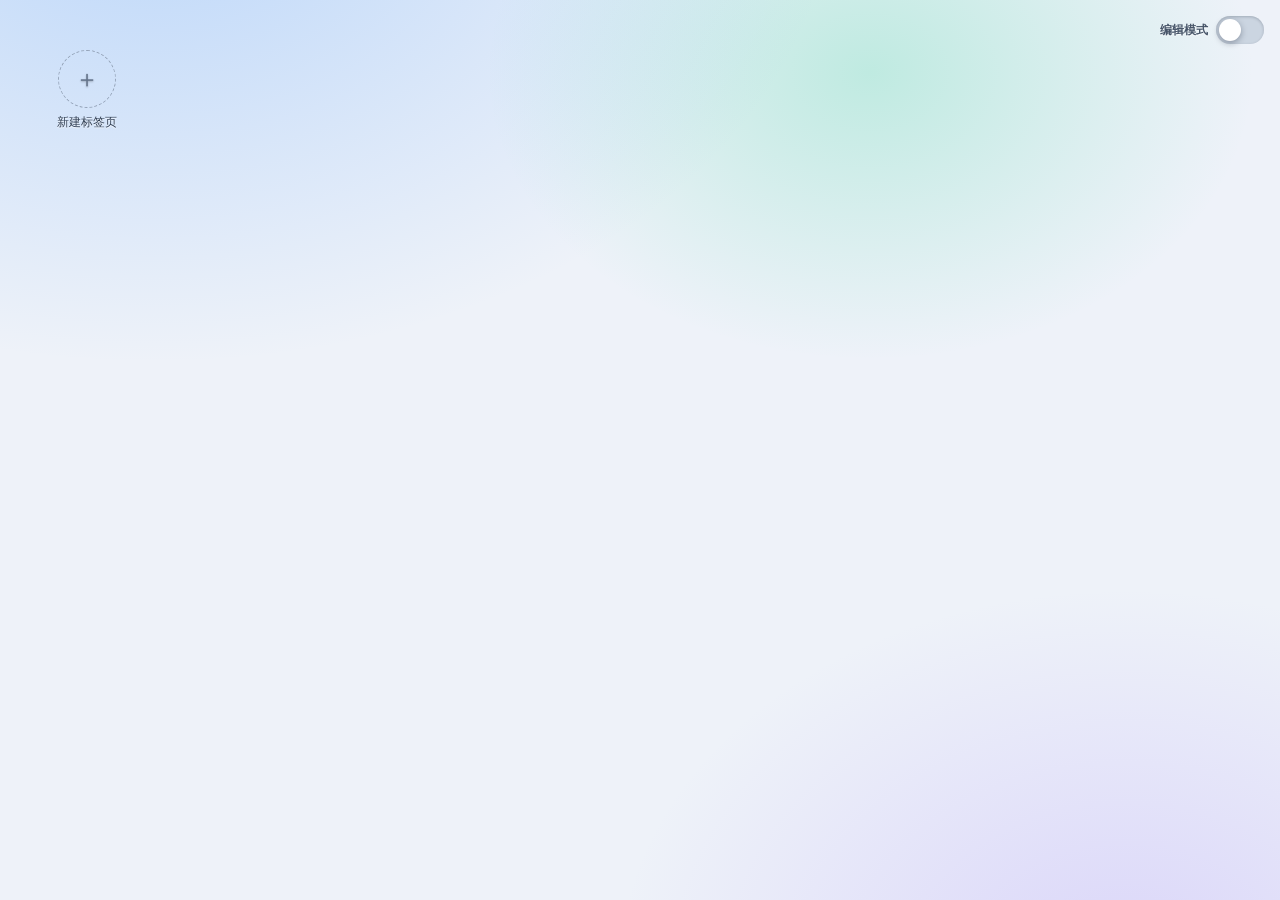
==== dashboard/index.html @ 0d8d665f "feat(hub): 工具整合平台首版（宿主+桌面仪表盘+模块契约）" ====
<!doctype html>
<html lang="zh-CN">
<head>
<meta charset="utf-8">
<meta name="viewport" content="width=device-width, initial-scale=1">
<title>工具整合平台</title>
<link rel="stylesheet" href="style.css">
</head>
<body>
<main id="desktop" aria-label="桌面">
  <div id="icons">
    <button id="addIcon" class="icon fresh" title="新建标签页">
      <span class="disc">＋</span><span class="label">新建标签页</span>
    </button>
  </div>
</main>
<button id="editSwitch" class="switch" role="switch" aria-checked="false" title="编辑模式：拖动排序与缩放（会话态不持久化）"><span class="knob"></span></button>
<span id="editLabel" class="switch-label">编辑模式</span>
<ul id="menu" hidden aria-label="上下文菜单"></ul>
<aside id="library" hidden aria-label="组件库">
  <div class="lib-head"><b>组件库</b><button id="libClose" title="关闭（Esc）">×</button></div>
  <div id="libList"></div>
</aside>
<div id="dragMask" hidden></div>
<script src="app.js"></script>
</body>
</html>
---- dashboard/style.css ----
/* 仪表盘 · Mac 风格桌面（白主题）。网格常量：cell 50px、gap 8px（step 58px），与 app.js 的 STEP 一致 */
:root { --cell: 50px; --gap: 8px; }
* { box-sizing: border-box; }
html, body { height: 100%; }
body {
  margin: 0; overflow: hidden; user-select: none;
  font: 13px/1.5 "Segoe UI", "Microsoft YaHei", system-ui, sans-serif;
  color: #1f2937;
  background:
    radial-gradient(1100px 760px at 12% -12%, rgba(96, 165, 250, .35), transparent 62%),
    radial-gradient(880px 660px at 88% 108%, rgba(167, 139, 250, .28), transparent 58%),
    radial-gradient(640px 480px at 68% 8%, rgba(52, 211, 153, .25), transparent 60%),
    #eef2f9;
}

/* ---- 桌面图标 ---- */
#desktop { height: 100%; overflow: auto; padding: 44px; }
#icons { display: flex; flex-wrap: wrap; align-content: flex-start; gap: 24px 18px; width: fit-content; }
.icon {
  width: 86px; display: flex; flex-direction: column; align-items: center; gap: 6px;
  cursor: pointer; padding: 6px 2px; border-radius: 12px; border: 0; background: none;
}
.icon:hover { background: rgba(15, 23, 42, .06); }
.icon:active .disc { transform: scale(.94); }
.icon .disc {
  width: 58px; height: 58px; border-radius: 50%;
  display: flex; align-items: center; justify-content: center;
  font-size: 24px; font-weight: 700; color: #fff;
  box-shadow: inset 0 1px 1px rgba(255, 255, 255, .4), 0 6px 14px rgba(15, 23, 42, .18);
  text-shadow: 0 1px 2px rgba(0, 0, 0, .25);
  transition: transform .15s;
}
.icon.fresh .disc {
  color: #64748b; background: none;
  border: 1.5px dashed #94a3b8;
  box-shadow: none; font-weight: 400;
}
.icon.fresh:hover .disc { border-color: #475569; color: #334155; }
.icon .label {
  max-width: 84px; overflow: hidden; text-overflow: ellipsis; white-space: nowrap;
  font-size: 12px; color: #334155; text-shadow: 0 1px 1px rgba(255, 255, 255, .8);
}

/* ---- 编辑模式开关（iOS 滑块，桌面/窗口共用 --sw-* 变量） ---- */
:root {
  --sw-w: 48px; --sw-h: 28px; --sw-knob: 22px; --sw-gap: 3px;
  --sw-track: #cbd5e1; --sw-track-hover: #b3bfcf;
  --sw-track-on: #3b82f6; --sw-track-on-hover: #2563eb;
  --sw-knob-bg: #fff;
  --sw-knob-shadow: 0 2px 6px rgba(15, 23, 42, .35);
  --sw-track-inset: inset 0 1px 3px rgba(15, 23, 42, .22);
  --sw-speed: .22s cubic-bezier(.3, .9, .4, 1.2);
}
.switch {
  position: relative; display: inline-block; flex: none;
  width: var(--sw-w); height: var(--sw-h); border-radius: calc(var(--sw-h) / 2);
  padding: 0; border: 0; background: var(--sw-track); cursor: pointer;
  box-shadow: var(--sw-track-inset);
  transition: background var(--sw-speed);
}
.switch:hover { background: var(--sw-track-hover); }
.switch .knob {
  position: absolute; top: var(--sw-gap); left: var(--sw-gap);
  width: var(--sw-knob); height: var(--sw-knob); border-radius: 50%;
  background: var(--sw-knob-bg);
  box-shadow: var(--sw-knob-shadow);
  transition: transform var(--sw-speed);
}
.switch.on { background: var(--sw-track-on); }
.switch.on:hover { background: var(--sw-track-on-hover); }
.switch.on .knob { transform: translateX(calc(var(--sw-w) - var(--sw-knob) - var(--sw-gap) * 2)); }
#editSwitch { position: fixed; top: 16px; right: 16px; z-index: 1200; }
.switch-label {
  position: fixed; top: 21px; right: 72px; z-index: 1200;
  font-size: 12px; font-weight: 600; color: #475569;
  text-shadow: 0 1px 1px rgba(255, 255, 255, .8);
  pointer-events: none;
}

/* ---- 通用白毛玻璃面板（菜单 / 组件库） ---- */
#menu, #library {
  position: fixed; z-index: 2000; min-width: 148px; max-width: 240px;
  background: rgba(255, 255, 255, .82);
  backdrop-filter: blur(20px) saturate(1.4);
  -webkit-backdrop-filter: blur(20px) saturate(1.4);
  border: 1px solid rgba(15, 23, 42, .12); border-radius: 10px;
  box-shadow: 0 18px 48px rgba(15, 23, 42, .22), inset 0 1px 0 rgba(255, 255, 255, .8);
  padding: 4px; margin: 0; list-style: none; font-size: 13px;
}
#menu[hidden] { display: none; }
#menu li { position: relative; padding: 6px 12px; border-radius: 6px; cursor: pointer; white-space: nowrap; }
#menu li:hover { background: rgba(59, 130, 246, .12); }
#menu li.disabled { opacity: .45; cursor: default; }
#menu li.disabled:hover { background: none; }
#menu li.has-sub::after { content: "▸"; float: right; margin-left: 14px; opacity: .6; }
#menu .sub {
  display: none; position: absolute; left: calc(100% + 4px); top: -5px; z-index: 1;
  min-width: 148px; max-height: 60vh; overflow: auto;
  background: rgba(255, 255, 255, .88); backdrop-filter: blur(20px) saturate(1.4);
  border: 1px solid rgba(15, 23, 42, .12); border-radius: 10px;
  box-shadow: 0 18px 48px rgba(15, 23, 42, .2); padding: 4px; margin: 0; list-style: none;
}
#menu li:hover > .sub { display: block; }
#menu .divider { height: 1px; margin: 4px 6px; background: rgba(15, 23, 42, .12); cursor: default; }

/* ---- 窗口 ---- */
.win {
  position: fixed; z-index: 10; display: flex; flex-direction: column;
  background: rgba(255, 255, 255, .68);
  backdrop-filter: blur(22px) saturate(1.35);
  -webkit-backdrop-filter: blur(22px) saturate(1.35);
  border: 1px solid rgba(255, 255, 255, .85); border-radius: 12px;
  box-shadow: 0 24px 70px rgba(15, 23, 42, .22), 0 3px 14px rgba(15, 23, 42, .12);
  overflow: hidden;
  transition: box-shadow .2s;
}
.win.focused {
  border-color: #fff;
  box-shadow: 0 36px 90px rgba(15, 23, 42, .28), 0 6px 22px rgba(15, 23, 42, .16);
}
.win-head {
  flex: none; display: flex; align-items: center; gap: 8px;
  height: 34px; padding: 0 12px; cursor: move; touch-action: none; user-select: none;
  background: rgba(15, 23, 42, .045);
  border-bottom: 1px solid rgba(15, 23, 42, .08);
}
.win-title { font-weight: 600; font-size: 12.5px; color: #334155; white-space: nowrap; }
.lamp { width: 12px; height: 12px; border-radius: 50%; flex: none; cursor: pointer; border: 1px solid rgba(0, 0, 0, .18); }
.lamp:hover::before {
  content: ""; display: block; width: 8px; height: 8px; margin: 1px;
  border-radius: 3px; background: rgba(0, 0, 0, .24);
}
.lamp.r { background: #ff5f57; }
.lamp.y { background: #febc2e; }
.lamp.g { background: #28c840; position: relative; }
.lamp.g::after {
  content: attr(data-badge); position: absolute; top: -6px; right: -7px;
  min-width: 14px; padding: 0 4px; border-radius: 7px;
  background: #ef4444; color: #fff; font-size: 9px; line-height: 14px; text-align: center;
  font-weight: 700; box-shadow: 0 2px 6px rgba(15, 23, 42, .3);
}
.lamp.g[data-badge=""]::after { display: none; }

.win-body {
  flex: 1; overflow: auto; padding: 14px; position: relative;
  scrollbar-width: thin; scrollbar-color: rgba(15, 23, 42, .25) transparent;
}
.win-body .hint { color: #94a3b8; margin: 40px auto; text-align: center; }
.grid {
  display: grid;
  grid-template-columns: repeat(24, var(--cell));
  grid-auto-rows: var(--cell);
  gap: var(--gap);
  width: max-content; min-width: 100%;
}

/* ---- 状态色点：绿 RUNNING 黄 STARTING 红 ERROR 灰 其他/STOPPED ---- */
.dot { width: 10px; height: 10px; border-radius: 50%; flex: none; background: #94a3b8; }
.dot.RUNNING { background: #22c55e; }
.dot.STARTING { background: #eab308; }
.dot.ERROR { background: #ef4444; }

/* ---- 卡片：无装帧，iframe 铺满；编辑态遮罩拖动/手柄 ---- */
.card { position: relative; }
.card iframe {
  position: absolute; inset: 0; width: 100%; height: 100%;
  border: 0; display: block; background: transparent;
}
.card.off iframe { display: none; }
.card.dragging, .card.resizing { outline: 2px dashed rgba(59, 130, 246, .75); outline-offset: -2px; z-index: 5; }
body.interacting iframe { pointer-events: none; }
body.editing .card iframe { pointer-events: none; } /* 编辑态整卡交由遮罩接管 */
#dragMask { position: fixed; inset: 0; z-index: 3000; background: transparent; }
#dragMask[hidden] { display: none; }

/* 编辑态全卡遮罩：浏览态完全不渲染 */
.card-mask { display: none; position: absolute; inset: 0; z-index: 2; cursor: grab; background: transparent; }
body.editing .card-mask {
  display: block;
  border-radius: 8px; touch-action: none;
}
body.editing .card.dragging .card-mask { cursor: grabbing; }
body.editing .card:hover .card-mask {
  outline: 2px dashed rgba(59, 130, 246, .55); outline-offset: -2px;
  background:
    linear-gradient(#3b82f6, #3b82f6) 0 0/9px 9px no-repeat,
    linear-gradient(#3b82f6, #3b82f6) 100% 0/9px 9px no-repeat,
    linear-gradient(#3b82f6, #3b82f6) 0 100%/9px 9px no-repeat,
    linear-gradient(#3b82f6, #3b82f6) 100% 100%/9px 9px no-repeat;
}
/* 被拖/缩放卡置于网格叠层之上 */
.card.dragging, .card.resizing { z-index: 60; }

/* 边缘缩放手柄（仅编辑态 hover 浮现） */
.rz { position: absolute; z-index: 3; display: none; background: rgba(59, 130, 246, .55); transition: opacity .15s; touch-action: none; }
body.editing .rz { display: block; opacity: 0; }
.rz-r { right: -2px; top: 6px; bottom: 6px; width: 4px; cursor: ew-resize; }
.rz-b { bottom: -2px; left: 6px; right: 6px; height: 4px; cursor: ns-resize; }
.rz-br { right: -2px; bottom: -2px; width: 14px; height: 14px; cursor: nwse-resize; background: none; }
.rz-br::after {
  content: ""; position: absolute; right: 0; bottom: 0; width: 9px; height: 9px;
  border-radius: 3px; background: rgba(59, 130, 246, .55);
}
body.editing .card:hover .rz { opacity: .9; }

/* 编辑态桌面图标拖动 */
body.editing .icon { cursor: grab; }
.icon.lift { transform: scale(1.12); opacity: .85; z-index: 50; }

/* 组件库拖拽的预览槽位与指针跟随标签（预览渲染在所有卡片之上） */
.slot-ghost {
  position: relative; z-index: 90; pointer-events: none;
  border: 2px dashed rgba(59, 130, 246, .7);
  background: rgba(59, 130, 246, .1); border-radius: 8px;
}
.ghost {
  position: fixed; z-index: 3001; pointer-events: none;
  padding: 5px 10px; border-radius: 6px; background: rgba(59, 130, 246, .95);
  color: #fff; font-size: 12px; box-shadow: 0 6px 16px rgba(15, 23, 42, .25);
}
/* 叠放预告：落点/缩放盖到邻居时橙红高亮 */
.slot-ghost.overlap {
  border-color: rgba(234, 88, 12, .85);
  background: rgba(234, 88, 12, .14);
}
/* 拖动/缩放期间的半透明网格线叠层（58px 步进；结束即收） */
.grid {
  position: relative;
  transition: grid-template-rows .18s ease; /* 行数扩展平滑 */
}
.grid-overlay {
  position: absolute; inset: 0; z-index: 55; pointer-events: none; display: none;
  background:
    repeating-linear-gradient(to right, rgba(100, 116, 139, .10) 0 1px, transparent 1px 58px),
    repeating-linear-gradient(to bottom, rgba(100, 116, 139, .10) 0 1px, transparent 1px 58px);
}
.grid-overlay.show { display: block; }

/* ---- 组件库面板 ---- */
#library {
  top: 46px; right: 14px; bottom: 14px; min-width: 250px; max-width: 280px;
  display: flex; flex-direction: column; overflow: hidden;
}
#library[hidden] { display: none; }
#library.drop-target { outline: 2px dashed #3b82f6; outline-offset: -3px; }
.lib-head {
  flex: none; display: flex; align-items: center; justify-content: space-between;
  padding: 8px 12px; border-bottom: 1px solid rgba(15, 23, 42, .08);
  font-size: 13px; color: #334155;
}
.lib-head b { font-weight: 600; }
.lib-head button {
  border: 0; background: none; color: #64748b; cursor: pointer;
  font-size: 15px; line-height: 1; padding: 2px 5px; border-radius: 5px;
}
.lib-head button:hover { background: rgba(15, 23, 42, .08); }
#libList { flex: 1; overflow: auto; padding: 8px; display: flex; flex-direction: column; gap: 6px; }
#libList::-webkit-scrollbar { width: 8px; }
#libList::-webkit-scrollbar-thumb { background: rgba(15, 23, 42, .2); border-radius: 4px; }
.lib-row {
  display: flex; align-items: center; gap: 7px;
  padding: 7px 9px; border: 1px solid rgba(15, 23, 42, .1);
  border-radius: 8px; background: rgba(255, 255, 255, .65); cursor: pointer;
}
.lib-row.used { background: rgba(255, 255, 255, .4); }
.lib-row.unused { border-color: rgba(16, 185, 129, .55); }
.lib-row:hover { background: #fff; }
.lib-name {
  flex: 1; min-width: 0; overflow: hidden;
  text-overflow: ellipsis; white-space: nowrap; font-weight: 500; color: #1f2937;
}
.lib-act {
  flex: none; padding: 2px 8px; border: 1px solid rgba(15, 23, 42, .18);
  border-radius: 6px; background: #fff;
  color: #1f2937; cursor: pointer; font-size: 11px;
}
.lib-act:hover { background: #f1f5f9; }
.lib-act:disabled { opacity: .45; cursor: default; }
.lib-tag { flex: none; font-size: 10.5px; line-height: 16px; padding: 0 6px; border-radius: 8px; }
.lib-row.used .lib-tag { background: rgba(59, 130, 246, .12); color: #1d4ed8; }
.lib-row.unused .lib-tag { background: rgba(16, 185, 129, .16); color: #047857; font-weight: 600; }
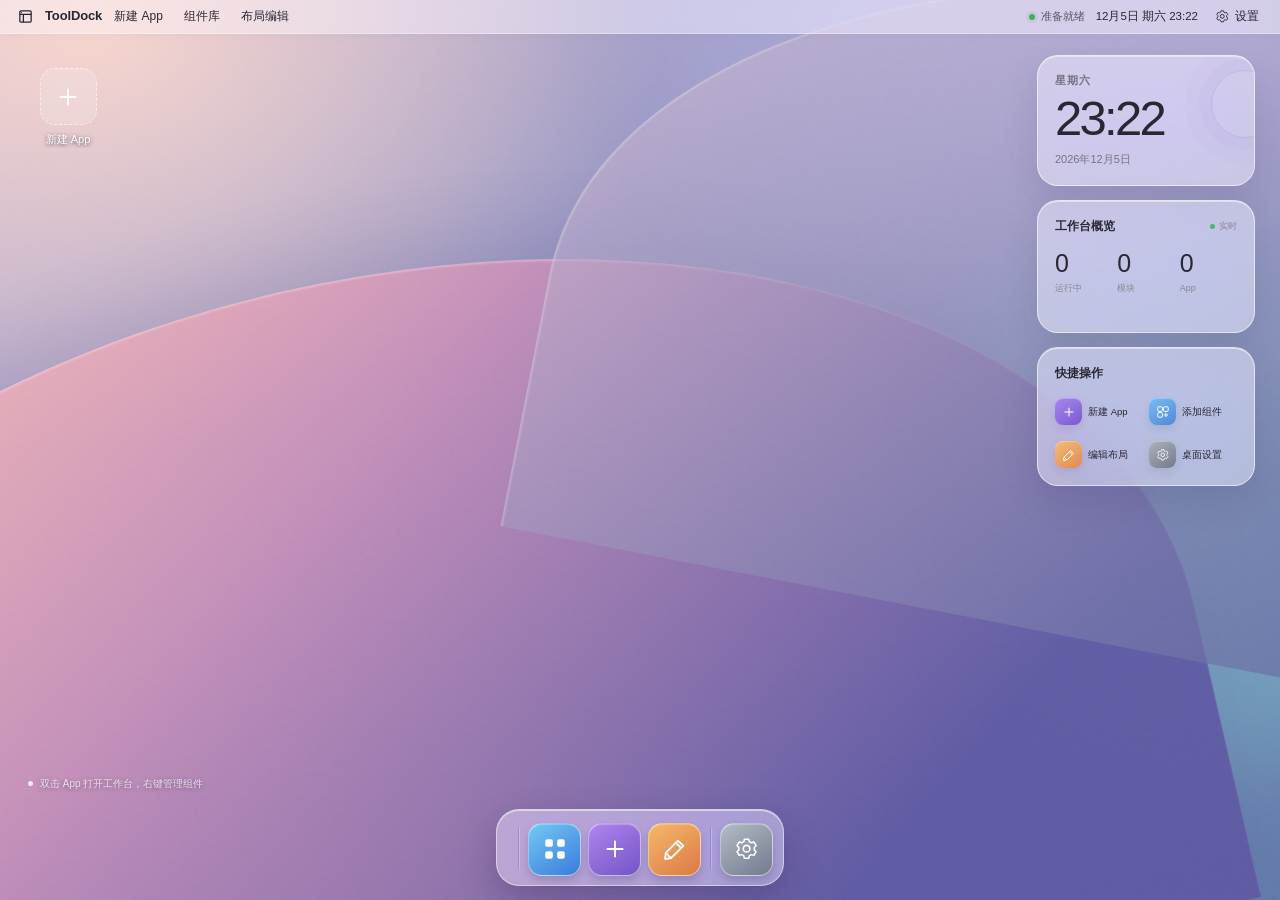
==== commit 0bc52999: "feat(dashboard): 仪表盘重写为 macOS 桌面并统一组件外壳" ====
--- a/dashboard/index.html
+++ b/dashboard/index.html
@@ -3,25 +3,120 @@
 <head>
 <meta charset="utf-8">
 <meta name="viewport" content="width=device-width, initial-scale=1">
-<title>工具整合平台</title>
+<meta name="theme-color" content="#7a77b5">
+<title>ToolDock · 工具桌面</title>
 <link rel="stylesheet" href="style.css">
 </head>
 <body>
-<main id="desktop" aria-label="桌面">
-  <div id="icons">
-    <button id="addIcon" class="icon fresh" title="新建标签页">
-      <span class="disc">＋</span><span class="label">新建标签页</span>
+<svg class="svg-library" xmlns="http://www.w3.org/2000/svg" aria-hidden="true">
+  <defs>
+    <symbol id="i-logo" viewBox="0 0 24 24"><path d="M4 5.5A1.5 1.5 0 0 1 5.5 4h13A1.5 1.5 0 0 1 20 5.5v13a1.5 1.5 0 0 1-1.5 1.5h-13A1.5 1.5 0 0 1 4 18.5v-13Z" fill="none" stroke="currentColor" stroke-width="1.8"/><path d="M4 9h16M9 9v11" fill="none" stroke="currentColor" stroke-width="1.8"/><circle cx="6.5" cy="6.5" r=".8" fill="currentColor"/></symbol>
+    <symbol id="i-plus" viewBox="0 0 24 24"><path d="M12 5v14M5 12h14" fill="none" stroke="currentColor" stroke-width="1.8" stroke-linecap="round"/></symbol>
+    <symbol id="i-grid" viewBox="0 0 24 24"><rect x="3" y="3" width="7" height="7" rx="2" fill="currentColor"/><rect x="14" y="3" width="7" height="7" rx="2" fill="currentColor"/><rect x="3" y="14" width="7" height="7" rx="2" fill="currentColor"/><rect x="14" y="14" width="7" height="7" rx="2" fill="currentColor"/></symbol>
+    <symbol id="i-settings" viewBox="0 0 24 24"><path d="m9.6 3-.6 2.3-2 .9-2.2-.7-2 3.4 1.7 1.7v2.2l-1.7 1.7 2 3.4 2.2-.7 2 .9.6 2.4h4l.6-2.4 2-.9 2.2.7 2-3.4-1.7-1.7v-2.2l1.7-1.7-2-3.4-2.2.7-2-.9-.6-2.4h-4Z" fill="none" stroke="currentColor" stroke-width="1.4" stroke-linejoin="round"/><circle cx="11.6" cy="11.7" r="3.1" fill="none" stroke="currentColor" stroke-width="1.5"/></symbol>
+    <symbol id="i-edit" viewBox="0 0 24 24"><path d="m14.8 4.3 4.9 4.9L8.4 20.5l-5.6.7.7-5.6L14.8 4.3Z" fill="none" stroke="currentColor" stroke-width="1.7" stroke-linejoin="round"/><path d="m12.8 6.3 4.9 4.9M4 16l4.5 4.5" fill="none" stroke="currentColor" stroke-width="1.7"/></symbol>
+    <symbol id="i-components" viewBox="0 0 24 24"><rect x="3" y="3" width="8" height="8" rx="2" fill="none" stroke="currentColor" stroke-width="1.6"/><rect x="13" y="3" width="8" height="8" rx="2" fill="none" stroke="currentColor" stroke-width="1.6"/><rect x="3" y="13" width="8" height="8" rx="2" fill="none" stroke="currentColor" stroke-width="1.6"/><path d="M17 14v6M14 17h6" fill="none" stroke="currentColor" stroke-width="1.6" stroke-linecap="round"/></symbol>
+    <symbol id="i-chevron" viewBox="0 0 24 24"><path d="m9 5 7 7-7 7" fill="none" stroke="currentColor" stroke-width="1.7" stroke-linecap="round" stroke-linejoin="round"/></symbol>
+    <symbol id="i-close" viewBox="0 0 24 24"><path d="m6 6 12 12M18 6 6 18" fill="none" stroke="currentColor" stroke-width="1.7" stroke-linecap="round"/></symbol>
+    <symbol id="i-layout" viewBox="0 0 24 24"><rect x="3" y="3" width="18" height="18" rx="3" fill="none" stroke="currentColor" stroke-width="1.5"/><path d="M3 9h18M9 9v12" fill="none" stroke="currentColor" stroke-width="1.5"/></symbol>
+  </defs>
+</svg>
+
+<main id="desktop" aria-label="ToolDock 桌面">
+  <div class="wallpaper" aria-hidden="true"><span class="wallpaper-orb orb-one"></span><span class="wallpaper-orb orb-two"></span><span class="wallpaper-wave"></span><span class="wallpaper-grain"></span></div>
+
+  <header class="menu-bar">
+    <nav class="menu-left" aria-label="桌面菜单">
+      <span class="brand-mark"><svg><use href="#i-logo"/></svg></span>
+      <span class="brand-name">ToolDock</span>
+      <button class="menu-button optional-menu" id="menuNew">新建 App</button>
+      <button class="menu-button" id="menuLibrary">组件库</button>
+      <button class="menu-button optional-menu" id="menuEdit">布局编辑</button>
+    </nav>
+    <div class="menu-right">
+      <span class="menu-status" id="menuStatus"><i class="status-dot"></i><span id="menuStatusText">准备就绪</span></span>
+      <time class="menu-clock" id="menuClock"></time>
+      <button class="menu-button settings-button" id="settingsToggle" aria-expanded="false" aria-controls="settingsPanel" title="桌面设置"><svg><use href="#i-settings"/></svg><span>设置</span></button>
+    </div>
+  </header>
+
+  <section id="icons" aria-label="桌面 App">
+    <button id="addIcon" class="icon fresh" title="新建 App">
+      <span class="disc"><svg><use href="#i-plus"/></svg></span><span class="label">新建 App</span>
     </button>
-  </div>
+  </section>
+
+  <aside id="desktopWidgets" aria-label="桌面小组件">
+    <section class="desktop-widget clock-widget">
+      <div class="widget-kicker" id="clockWeekday">星期一</div>
+      <time class="widget-time" id="widgetTime">09:41</time>
+      <div class="widget-date" id="widgetDate"></div>
+      <span class="clock-decoration" aria-hidden="true"></span>
+    </section>
+    <section class="desktop-widget overview-widget">
+      <div class="widget-heading"><span>工作台概览</span><span class="live-label"><i></i>实时</span></div>
+      <div class="overview-stats">
+        <button id="overviewRunning" title="打开组件库"><strong id="widgetRunning">0</strong><span>运行中</span></button>
+        <button id="overviewModules" title="打开组件库"><strong id="widgetModules">0</strong><span>模块</span></button>
+        <button id="overviewApps" title="桌面 App"><strong id="widgetApps">0</strong><span>App</span></button>
+      </div>
+      <div class="module-strip" id="moduleStrip"></div>
+    </section>
+    <section class="desktop-widget shortcuts-widget">
+      <div class="widget-heading"><span>快捷操作</span></div>
+      <div class="shortcut-grid">
+        <button id="quickNew"><span class="shortcut-icon purple"><svg><use href="#i-plus"/></svg></span>新建 App</button>
+        <button id="quickLibrary"><span class="shortcut-icon blue"><svg><use href="#i-components"/></svg></span>添加组件</button>
+        <button id="quickEdit"><span class="shortcut-icon orange"><svg><use href="#i-edit"/></svg></span>编辑布局</button>
+        <button id="quickSettings"><span class="shortcut-icon gray"><svg><use href="#i-settings"/></svg></span>桌面设置</button>
+      </div>
+    </section>
+  </aside>
+
+  <div class="desktop-tip" id="desktopTip"><span class="tip-dot"></span>双击 App 打开工作台，右键管理组件</div>
+
+  <nav id="dock" class="dock" aria-label="应用坞">
+    <div id="dockApps" class="dock-apps"></div>
+    <span class="dock-divider" aria-hidden="true"></span>
+    <button class="dock-item" id="dockLibrary" aria-label="组件库"><span class="dock-icon dock-blue"><svg><use href="#i-grid"/></svg></span><span class="dock-tooltip">组件库</span></button>
+    <button class="dock-item optional-dock" id="dockNew" aria-label="新建 App"><span class="dock-icon dock-purple"><svg><use href="#i-plus"/></svg></span><span class="dock-tooltip">新建 App</span></button>
+    <button class="dock-item" id="editSwitch" role="switch" aria-checked="false" aria-label="编辑布局"><span class="dock-icon dock-orange"><svg><use href="#i-edit"/></svg></span><span class="dock-tooltip" id="editLabel">编辑布局</span></button>
+    <span class="dock-divider" aria-hidden="true"></span>
+    <button class="dock-item" id="dockSettings" aria-label="桌面设置"><span class="dock-icon dock-gray"><svg><use href="#i-settings"/></svg></span><span class="dock-tooltip">桌面设置</span></button>
+  </nav>
 </main>
-<button id="editSwitch" class="switch" role="switch" aria-checked="false" title="编辑模式：拖动排序与缩放（会话态不持久化）"><span class="knob"></span></button>
-<span id="editLabel" class="switch-label">编辑模式</span>
-<ul id="menu" hidden aria-label="上下文菜单"></ul>
-<aside id="library" hidden aria-label="组件库">
-  <div class="lib-head"><b>组件库</b><button id="libClose" title="关闭（Esc）">×</button></div>
+
+<aside id="settingsPanel" class="glass-panel settings-panel" hidden aria-label="桌面设置">
+  <div class="panel-title"><div><span class="panel-eyebrow">System</span><h2>桌面设置</h2></div><button class="icon-button" id="settingsClose" aria-label="关闭设置"><svg><use href="#i-close"/></svg></button></div>
+  <section class="setting-section">
+    <h3>桌面外观</h3>
+    <div class="wallpaper-options" role="radiogroup" aria-label="桌面壁纸">
+      <button class="wallpaper-option" data-wallpaper-choice="aurora" role="radio" aria-checked="true"><span class="wallpaper-swatch swatch-aurora"></span><span>极光</span></button>
+      <button class="wallpaper-option" data-wallpaper-choice="sunset" role="radio" aria-checked="false"><span class="wallpaper-swatch swatch-sunset"></span><span>落日</span></button>
+      <button class="wallpaper-option" data-wallpaper-choice="graphite" role="radio" aria-checked="false"><span class="wallpaper-swatch swatch-graphite"></span><span>石墨</span></button>
+    </div>
+  </section>
+  <section class="setting-section">
+    <div class="setting-row"><div><strong>悬浮小组件</strong><span>在桌面显示时间、状态与快捷操作</span></div><button class="mini-switch" id="widgetsSwitch" role="switch" aria-checked="true" aria-label="显示桌面小组件"><span></span></button></div>
+    <div class="setting-row"><div><strong>应用坞放大</strong><span>指针经过时放大相邻图标</span></div><button class="mini-switch" id="magnifySwitch" role="switch" aria-checked="true" aria-label="应用坞放大"><span></span></button></div>
+    <div class="setting-row"><div><strong>减少动态效果</strong><span>关闭悬浮与面板过渡动画</span></div><button class="mini-switch" id="motionSwitch" role="switch" aria-checked="false" aria-label="减少动态效果"><span></span></button></div>
+  </section>
+  <section class="setting-section blur-setting">
+    <label for="blurRange"><strong>毛玻璃强度</strong><span id="blurValue">适中</span></label>
+    <input id="blurRange" type="range" min="12" max="40" step="4" value="24">
+    <div class="range-labels"><span>轻盈</span><span>柔和</span></div>
+  </section>
+  <div class="settings-foot"><span class="settings-save-dot"></span>外观偏好自动保存在此浏览器</div>
+</aside>
+
+<ul id="menu" class="glass-panel" hidden aria-label="上下文菜单"></ul>
+<aside id="library" class="glass-panel" hidden aria-label="组件库">
+  <div class="lib-head"><div><span class="panel-eyebrow">Library</span><b>组件库</b></div><button id="libClose" class="icon-button" title="关闭（Esc）" aria-label="关闭组件库"><svg><use href="#i-close"/></svg></button></div>
+  <div class="lib-subtitle">点选自动摆放，或拖入窗口指定位置</div>
   <div id="libList"></div>
 </aside>
 <div id="dragMask" hidden></div>
+<div id="toast" role="status" aria-live="polite"></div>
 <script src="app.js"></script>
 </body>
 </html>
--- a/dashboard/style.css
+++ b/dashboard/style.css
@@ -1,281 +1,295 @@
-/* 仪表盘 · Mac 风格桌面（白主题）。网格常量：cell 50px、gap 8px（step 58px），与 app.js 的 STEP 一致 */
-:root { --cell: 50px; --gap: 8px; }
+/* ToolDock macOS 桌面：宿主统一提供悬浮毛玻璃，插件 iframe 保持透明。 */
+:root {
+  --cell: 50px;
+  --gap: 8px;
+  --accent: #6d5bd3;
+  --ink: #292733;
+  --muted: #85808f;
+  --glass: rgba(246, 245, 251, .82);
+  --glass-strong: rgba(248, 247, 252, .9);
+  --glass-border: rgba(255, 255, 255, .58);
+  --glass-blur: 24px;
+  --component-bg: rgba(255, 255, 255, .62);
+  --component-border: rgba(255, 255, 255, .7);
+  --shadow: 0 28px 75px rgba(36, 27, 68, .24), 0 4px 16px rgba(44, 32, 73, .12);
+  --dock-scale: 1;
+}
 * { box-sizing: border-box; }
-html, body { height: 100%; }
+html, body { width: 100%; height: 100%; margin: 0; }
 body {
-  margin: 0; overflow: hidden; user-select: none;
-  font: 13px/1.5 "Segoe UI", "Microsoft YaHei", system-ui, sans-serif;
-  color: #1f2937;
-  background:
-    radial-gradient(1100px 760px at 12% -12%, rgba(96, 165, 250, .35), transparent 62%),
-    radial-gradient(880px 660px at 88% 108%, rgba(167, 139, 250, .28), transparent 58%),
-    radial-gradient(640px 480px at 68% 8%, rgba(52, 211, 153, .25), transparent 60%),
-    #eef2f9;
-}
-
-/* ---- 桌面图标 ---- */
-#desktop { height: 100%; overflow: auto; padding: 44px; }
-#icons { display: flex; flex-wrap: wrap; align-content: flex-start; gap: 24px 18px; width: fit-content; }
-.icon {
-  width: 86px; display: flex; flex-direction: column; align-items: center; gap: 6px;
-  cursor: pointer; padding: 6px 2px; border-radius: 12px; border: 0; background: none;
-}
-.icon:hover { background: rgba(15, 23, 42, .06); }
-.icon:active .disc { transform: scale(.94); }
-.icon .disc {
-  width: 58px; height: 58px; border-radius: 50%;
-  display: flex; align-items: center; justify-content: center;
-  font-size: 24px; font-weight: 700; color: #fff;
-  box-shadow: inset 0 1px 1px rgba(255, 255, 255, .4), 0 6px 14px rgba(15, 23, 42, .18);
-  text-shadow: 0 1px 2px rgba(0, 0, 0, .25);
-  transition: transform .15s;
-}
-.icon.fresh .disc {
-  color: #64748b; background: none;
-  border: 1.5px dashed #94a3b8;
-  box-shadow: none; font-weight: 400;
-}
-.icon.fresh:hover .disc { border-color: #475569; color: #334155; }
-.icon .label {
-  max-width: 84px; overflow: hidden; text-overflow: ellipsis; white-space: nowrap;
-  font-size: 12px; color: #334155; text-shadow: 0 1px 1px rgba(255, 255, 255, .8);
-}
-
-/* ---- 编辑模式开关（iOS 滑块，桌面/窗口共用 --sw-* 变量） ---- */
-:root {
-  --sw-w: 48px; --sw-h: 28px; --sw-knob: 22px; --sw-gap: 3px;
-  --sw-track: #cbd5e1; --sw-track-hover: #b3bfcf;
-  --sw-track-on: #3b82f6; --sw-track-on-hover: #2563eb;
-  --sw-knob-bg: #fff;
-  --sw-knob-shadow: 0 2px 6px rgba(15, 23, 42, .35);
-  --sw-track-inset: inset 0 1px 3px rgba(15, 23, 42, .22);
-  --sw-speed: .22s cubic-bezier(.3, .9, .4, 1.2);
-}
-.switch {
-  position: relative; display: inline-block; flex: none;
-  width: var(--sw-w); height: var(--sw-h); border-radius: calc(var(--sw-h) / 2);
-  padding: 0; border: 0; background: var(--sw-track); cursor: pointer;
-  box-shadow: var(--sw-track-inset);
-  transition: background var(--sw-speed);
-}
-.switch:hover { background: var(--sw-track-hover); }
-.switch .knob {
-  position: absolute; top: var(--sw-gap); left: var(--sw-gap);
-  width: var(--sw-knob); height: var(--sw-knob); border-radius: 50%;
-  background: var(--sw-knob-bg);
-  box-shadow: var(--sw-knob-shadow);
-  transition: transform var(--sw-speed);
-}
-.switch.on { background: var(--sw-track-on); }
-.switch.on:hover { background: var(--sw-track-on-hover); }
-.switch.on .knob { transform: translateX(calc(var(--sw-w) - var(--sw-knob) - var(--sw-gap) * 2)); }
-#editSwitch { position: fixed; top: 16px; right: 16px; z-index: 1200; }
-.switch-label {
-  position: fixed; top: 21px; right: 72px; z-index: 1200;
-  font-size: 12px; font-weight: 600; color: #475569;
-  text-shadow: 0 1px 1px rgba(255, 255, 255, .8);
-  pointer-events: none;
-}
-
-/* ---- 通用白毛玻璃面板（菜单 / 组件库） ---- */
-#menu, #library {
-  position: fixed; z-index: 2000; min-width: 148px; max-width: 240px;
-  background: rgba(255, 255, 255, .82);
-  backdrop-filter: blur(20px) saturate(1.4);
-  -webkit-backdrop-filter: blur(20px) saturate(1.4);
-  border: 1px solid rgba(15, 23, 42, .12); border-radius: 10px;
-  box-shadow: 0 18px 48px rgba(15, 23, 42, .22), inset 0 1px 0 rgba(255, 255, 255, .8);
-  padding: 4px; margin: 0; list-style: none; font-size: 13px;
-}
-#menu[hidden] { display: none; }
-#menu li { position: relative; padding: 6px 12px; border-radius: 6px; cursor: pointer; white-space: nowrap; }
-#menu li:hover { background: rgba(59, 130, 246, .12); }
-#menu li.disabled { opacity: .45; cursor: default; }
-#menu li.disabled:hover { background: none; }
-#menu li.has-sub::after { content: "▸"; float: right; margin-left: 14px; opacity: .6; }
-#menu .sub {
-  display: none; position: absolute; left: calc(100% + 4px); top: -5px; z-index: 1;
-  min-width: 148px; max-height: 60vh; overflow: auto;
-  background: rgba(255, 255, 255, .88); backdrop-filter: blur(20px) saturate(1.4);
-  border: 1px solid rgba(15, 23, 42, .12); border-radius: 10px;
-  box-shadow: 0 18px 48px rgba(15, 23, 42, .2); padding: 4px; margin: 0; list-style: none;
-}
-#menu li:hover > .sub { display: block; }
-#menu .divider { height: 1px; margin: 4px 6px; background: rgba(15, 23, 42, .12); cursor: default; }
-
-/* ---- 窗口 ---- */
-.win {
-  position: fixed; z-index: 10; display: flex; flex-direction: column;
-  background: rgba(255, 255, 255, .68);
-  backdrop-filter: blur(22px) saturate(1.35);
-  -webkit-backdrop-filter: blur(22px) saturate(1.35);
-  border: 1px solid rgba(255, 255, 255, .85); border-radius: 12px;
-  box-shadow: 0 24px 70px rgba(15, 23, 42, .22), 0 3px 14px rgba(15, 23, 42, .12);
   overflow: hidden;
-  transition: box-shadow .2s;
-}
-.win.focused {
-  border-color: #fff;
-  box-shadow: 0 36px 90px rgba(15, 23, 42, .28), 0 6px 22px rgba(15, 23, 42, .16);
-}
-.win-head {
-  flex: none; display: flex; align-items: center; gap: 8px;
-  height: 34px; padding: 0 12px; cursor: move; touch-action: none; user-select: none;
-  background: rgba(15, 23, 42, .045);
-  border-bottom: 1px solid rgba(15, 23, 42, .08);
-}
-.win-title { font-weight: 600; font-size: 12.5px; color: #334155; white-space: nowrap; }
-.lamp { width: 12px; height: 12px; border-radius: 50%; flex: none; cursor: pointer; border: 1px solid rgba(0, 0, 0, .18); }
-.lamp:hover::before {
-  content: ""; display: block; width: 8px; height: 8px; margin: 1px;
-  border-radius: 3px; background: rgba(0, 0, 0, .24);
-}
+  color: var(--ink);
+  background: #8a89bb;
+  font: 13px/1.45 -apple-system, BlinkMacSystemFont, "SF Pro Text", "Segoe UI", "PingFang SC", "Microsoft YaHei", sans-serif;
+  -webkit-font-smoothing: antialiased;
+  user-select: none;
+}
+button, input { font: inherit; }
+button { color: inherit; }
+button:focus-visible, input:focus-visible, [tabindex]:focus-visible { outline: 2px solid rgba(111, 87, 215, .78); outline-offset: 3px; }
+button { -webkit-tap-highlight-color: transparent; }
+svg { display: block; }
+.svg-library { position: absolute; width: 0; height: 0; overflow: hidden; }
+[hidden] { display: none !important; }
+
+/* 桌面与可切换壁纸 */
+#desktop { position: relative; width: 100%; height: 100%; overflow: hidden; isolation: isolate; }
+.wallpaper { position: absolute; inset: 0; z-index: -1; overflow: hidden; background: linear-gradient(135deg, #c9b8d4 0%, #9293c2 42%, #637cac 100%); transition: background .45s ease; }
+.wallpaper::before { content: ""; position: absolute; inset: 0; background: radial-gradient(ellipse at 7% 3%, rgba(255, 219, 205, .86), transparent 34%), radial-gradient(ellipse at 97% 5%, rgba(214, 207, 255, .82), transparent 37%); }
+.wallpaper-wave { position: absolute; width: 120vw; height: 90vh; left: -27vw; top: 30vh; border-radius: 48% 55% 0 0 / 48% 65% 0 0; background: linear-gradient(145deg, rgba(255, 194, 179, .91), rgba(210, 142, 183, .76) 37%, rgba(94, 88, 163, .92) 80%); transform: rotate(-13deg); box-shadow: inset 0 2px 2px rgba(255,255,255,.25), 0 -20px 80px rgba(54,43,104,.12); transition: background .45s ease; }
+.wallpaper-wave::after { content: ""; position: absolute; width: 100vw; height: 75vh; left: 75vw; top: -12vh; border-radius: 60% 0 0 0 / 62% 0 0 0; background: linear-gradient(135deg, rgba(231, 204, 222, .52), rgba(77, 90, 151, .78)); transform: rotate(24deg); box-shadow: inset 2px 1px 2px rgba(255,255,255,.23); }
+.wallpaper-orb { position: absolute; border-radius: 50%; filter: blur(60px); opacity: .36; }
+.orb-one { width: 42vw; height: 42vw; right: -15vw; top: 26vh; background: #84d5d5; }
+.orb-two { width: 45vw; height: 25vw; left: 18vw; bottom: -18vw; background: #ffa8a5; }
+.wallpaper-grain { position: absolute; inset: 0; opacity: .085; mix-blend-mode: soft-light; background-image: url("data:image/svg+xml,%3Csvg viewBox='0 0 180 180' xmlns='http://www.w3.org/2000/svg'%3E%3Cfilter id='n'%3E%3CfeTurbulence type='fractalNoise' baseFrequency='.85' numOctaves='3' stitchTiles='stitch'/%3E%3C/filter%3E%3Crect width='100%25' height='100%25' filter='url(%23n)' opacity='.6'/%3E%3C/svg%3E"); }
+body[data-wallpaper="sunset"] .wallpaper { background: linear-gradient(140deg, #e9b6a9, #bc8fa9 45%, #6b6f9c); }
+body[data-wallpaper="sunset"] .wallpaper::before { background: radial-gradient(ellipse at 18% 10%, rgba(255,226,181,.9), transparent 37%), radial-gradient(ellipse at 88% 10%, rgba(238,180,190,.54), transparent 40%); }
+body[data-wallpaper="sunset"] .wallpaper-wave { background: linear-gradient(140deg, #efb191, #c67f96 45%, #685580); }
+body[data-wallpaper="graphite"] .wallpaper { background: linear-gradient(140deg, #89959e, #576876 45%, #303e51); }
+body[data-wallpaper="graphite"] .wallpaper::before { background: radial-gradient(ellipse at 12% 0%, rgba(196,212,216,.48), transparent 37%), radial-gradient(ellipse at 90% 8%, rgba(141,165,180,.35), transparent 40%); }
+body[data-wallpaper="graphite"] .wallpaper-wave { background: linear-gradient(145deg, #8c9ba0, #526474 45%, #29394f); }
+body[data-wallpaper="graphite"] .orb-one { background: #7f9fbb; }
+body[data-wallpaper="graphite"] .orb-two { background: #6d8398; opacity: .26; }
+body[data-wallpaper="graphite"] .desktop-widget { background: rgba(238, 243, 246, .5); }
+body[data-wallpaper="graphite"] .desktop-widget:hover { background: rgba(244, 248, 250, .58); }
+body[data-wallpaper="graphite"] .icon .label { text-shadow: 0 1px 4px rgba(16,24,34,.8); }
+
+/* 顶部菜单栏 */
+.menu-bar { position: absolute; inset: 0 0 auto; z-index: 2200; height: 34px; padding: 0 15px; display: flex; align-items: center; justify-content: space-between; background: rgba(248, 246, 252, .48); border-bottom: 1px solid rgba(255,255,255,.34); backdrop-filter: blur(25px) saturate(150%); -webkit-backdrop-filter: blur(25px) saturate(150%); box-shadow: 0 1px 10px rgba(43,33,76,.04); }
+.menu-left, .menu-right { height: 100%; display: flex; align-items: center; gap: 3px; }
+.brand-mark { width: 21px; height: 24px; display: grid; place-items: center; margin-right: 1px; }
+.brand-mark svg { width: 17px; height: 17px; }
+.menu-button { height: 25px; padding: 0 9px; border: 0; border-radius: 6px; background: transparent; font-size: 12px; cursor: pointer; }
+.menu-button:hover, .menu-button.active { background: rgba(255,255,255,.4); }
+.brand-name { padding-left: 5px; font-weight: 700; letter-spacing: -.01em; }
+.menu-right { gap: 8px; }
+.menu-status { display: flex; align-items: center; gap: 6px; color: rgba(38,35,49,.7); font-size: 10.5px; }
+.status-dot { width: 6px; height: 6px; border-radius: 50%; background: #48a966; box-shadow: 0 0 0 3px rgba(72,169,102,.1); }
+.menu-clock { padding: 0 3px; font-size: 11.5px; font-variant-numeric: tabular-nums; white-space: nowrap; }
+.settings-button { display: flex; align-items: center; gap: 5px; padding: 0 6px; }
+.settings-button svg { width: 15px; height: 15px; }
+
+/* 桌面 App */
+#icons { position: absolute; z-index: 2; top: 58px; left: 23px; display: grid; grid-template-columns: repeat(2, 84px); grid-auto-rows: 93px; gap: 15px 10px; width: 178px; max-height: calc(100vh - 180px); overflow: auto; padding: 3px; scrollbar-width: none; }
+.icon { position: relative; width: 84px; height: 88px; padding: 6px 4px; border: 1px solid transparent; border-radius: 12px; background: transparent; text-align: center; cursor: default; transition: background .15s, border-color .15s, transform .15s; }
+.icon:hover, .icon:focus-visible { background: rgba(255,255,255,.14); border-color: rgba(255,255,255,.17); }
+.icon:active .disc { transform: scale(.92); }
+.icon .disc { width: 57px; height: 57px; display: grid; place-items: center; margin: 0 auto 7px; border: 1px solid rgba(255,255,255,.48); border-radius: 15px; color: #fff; font-size: 24px; font-weight: 650; text-shadow: 0 1px 2px rgba(40,27,72,.2); box-shadow: 0 8px 16px rgba(40,28,70,.17), inset 0 1px 1px rgba(255,255,255,.34); transition: transform .14s; }
+.icon .disc svg { width: 26px; height: 26px; }
+.icon.fresh .disc { color: rgba(255,255,255,.92); background: rgba(255,255,255,.16) !important; border: 1px dashed rgba(255,255,255,.55); box-shadow: none; backdrop-filter: blur(12px); }
+.icon .label { display: block; max-width: 79px; margin: auto; overflow: hidden; text-overflow: ellipsis; white-space: nowrap; color: #fff; font-size: 11px; text-shadow: 0 1px 4px rgba(32,23,58,.72); }
+body.editing .icon { cursor: grab; }
+.icon.lift { z-index: 50; opacity: .85; transform: scale(1.1); }
+
+/* 桌面悬浮组件 */
+#desktopWidgets { position: absolute; z-index: 2; top: 55px; right: 25px; width: 218px; display: grid; gap: 14px; transition: opacity .2s, transform .2s; }
+body.hide-widgets #desktopWidgets { display: none; }
+.desktop-widget { position: relative; overflow: hidden; padding: 17px; border: 1px solid var(--glass-border); border-radius: 21px; background: rgba(247,245,252,.48); box-shadow: 0 15px 35px rgba(41,31,74,.13), inset 0 1px rgba(255,255,255,.46); backdrop-filter: blur(var(--glass-blur)) saturate(145%); -webkit-backdrop-filter: blur(var(--glass-blur)) saturate(145%); transition: transform .2s, background .2s, box-shadow .2s; }
+.desktop-widget:hover { transform: translateY(-3px); background: rgba(249,248,253,.57); box-shadow: 0 19px 42px rgba(41,31,74,.18), inset 0 1px rgba(255,255,255,.55); }
+.widget-kicker { color: #777080; font-size: 11px; font-weight: 650; letter-spacing: .08em; }
+.widget-time { display: block; margin-top: 4px; font-size: 49px; font-weight: 300; line-height: 1.05; letter-spacing: -.055em; font-variant-numeric: tabular-nums; }
+.widget-date { margin-top: 8px; color: #797282; font-size: 11px; }
+.clock-decoration { position: absolute; width: 68px; height: 68px; top: 14px; right: -25px; border: 1px solid rgba(121,95,183,.17); border-radius: 50%; box-shadow: 0 0 0 12px rgba(125,100,189,.04), 0 0 0 26px rgba(125,100,189,.025); }
+.widget-heading { display: flex; align-items: center; justify-content: space-between; margin-bottom: 14px; font-size: 11.5px; font-weight: 650; }
+.live-label { display: flex; align-items: center; gap: 4px; color: #8a8390; font-size: 9px; font-weight: 500; }
+.live-label i { width: 5px; height: 5px; border-radius: 50%; background: #4eb474; }
+.overview-stats { display: grid; grid-template-columns: repeat(3, 1fr); gap: 5px; }
+.overview-stats button { padding: 0; border: 0; border-radius: 7px; background: transparent; text-align: left; cursor: pointer; }
+.overview-stats button:hover { background: rgba(255,255,255,.34); }
+.overview-stats strong { display: block; font-size: 25px; font-weight: 500; line-height: 1.15; letter-spacing: -.04em; }
+.overview-stats span { color: #8b8492; font-size: 9px; }
+.module-strip { display: flex; gap: 5px; min-height: 5px; margin-top: 13px; }
+.module-strip span { height: 4px; flex: 1; min-width: 8px; max-width: 32px; border-radius: 4px; background: rgba(120,112,135,.2); }
+.module-strip span.RUNNING { background: #69b786; }
+.module-strip span.STARTING { background: #e7b957; }
+.module-strip span.ERROR { background: #df7676; }
+.shortcuts-widget { padding-bottom: 14px; }
+.shortcut-grid { display: grid; grid-template-columns: 1fr 1fr; gap: 10px 6px; }
+.shortcut-grid button { display: flex; align-items: center; gap: 6px; padding: 3px 0; border: 0; background: transparent; font-size: 9.5px; white-space: nowrap; cursor: pointer; }
+.shortcut-grid button:hover .shortcut-icon { transform: scale(1.08); }
+.shortcut-icon { width: 27px; height: 27px; display: grid; place-items: center; border-radius: 8px; color: white; box-shadow: inset 0 1px rgba(255,255,255,.28), 0 4px 8px rgba(49,39,72,.1); transition: transform .15s; }
+.shortcut-icon svg { width: 14px; height: 14px; }
+.shortcut-icon.purple { background: linear-gradient(145deg,#a788ed,#785acf); }
+.shortcut-icon.blue { background: linear-gradient(145deg,#79bdf2,#5188d8); }
+.shortcut-icon.orange { background: linear-gradient(145deg,#f4bd77,#de8a52); }
+.shortcut-icon.gray { background: linear-gradient(145deg,#adb2bf,#747a89); }
+.desktop-tip { position: absolute; z-index: 2; left: 28px; bottom: 109px; display: flex; align-items: center; gap: 7px; color: rgba(255,255,255,.75); font-size: 10px; text-shadow: 0 1px 4px rgba(35,26,60,.4); }
+.tip-dot { width: 5px; height: 5px; border-radius: 50%; background: rgba(255,255,255,.8); }
+
+/* 应用坞 */
+.dock { position: absolute; z-index: 1200; left: 50%; bottom: 14px; display: flex; align-items: flex-end; gap: 7px; height: 77px; max-width: calc(100vw - 28px); padding: 8px 10px; border: 1px solid rgba(255,255,255,.48); border-radius: 23px; background: rgba(239,237,246,.43); box-shadow: 0 14px 35px rgba(34,25,65,.25), inset 0 1px rgba(255,255,255,.54); backdrop-filter: blur(28px) saturate(160%); -webkit-backdrop-filter: blur(28px) saturate(160%); transform: translateX(-50%); }
+.dock-apps { display: flex; align-items: flex-end; gap: 7px; max-width: 48vw; overflow-x: auto; overflow-y: hidden; padding: 0 1px 3px; scrollbar-width: none; }
+.dock-item { --scale: 1; position: relative; flex: 0 0 53px; width: 53px; height: 56px; padding: 0; border: 0; border-radius: 13px; background: transparent; cursor: pointer; transform-origin: center bottom; transform: translateY(calc((var(--scale) - 1) * -12px)) scale(var(--scale)); transition: transform .1s ease-out; }
+.dock-icon { width: 53px; height: 53px; display: grid; place-items: center; border: 1px solid rgba(255,255,255,.46); border-radius: 14px; color: white; font-size: 22px; font-weight: 650; text-shadow: 0 1px 2px rgba(42,29,64,.22); box-shadow: 0 5px 9px rgba(40,28,64,.18), inset 0 1px 1px rgba(255,255,255,.26); transition: filter .15s; }
+.dock-icon svg { width: 26px; height: 26px; }
+.dock-item:active .dock-icon { filter: brightness(.84); }
+.dock-item.running::after { content: ""; position: absolute; left: 50%; bottom: -1px; width: 4px; height: 4px; border-radius: 50%; background: rgba(42,35,57,.66); transform: translateX(-50%); }
+.dock-item.on .dock-icon { outline: 3px solid rgba(255,255,255,.68); outline-offset: 2px; filter: saturate(1.18); }
+.dock-blue { background: linear-gradient(145deg,#74c9f4,#397bdd); }
+.dock-purple { background: linear-gradient(145deg,#b184ed,#7255c6); }
+.dock-orange { background: linear-gradient(145deg,#f4b969,#dc7947); }
+.dock-gray { background: linear-gradient(145deg,#b4bbc8,#717b8c); }
+.dock-divider { flex: 0 0 1px; width: 1px; height: 43px; margin: 0 2px 7px; background: rgba(68,57,87,.19); box-shadow: 1px 0 rgba(255,255,255,.24); }
+.dock-tooltip { position: absolute; left: 50%; bottom: calc(100% + 16px); padding: 5px 10px; border: 1px solid rgba(255,255,255,.3); border-radius: 6px; background: rgba(42,37,54,.78); color: #fff; backdrop-filter: blur(12px); font-size: 10px; font-weight: 500; white-space: nowrap; opacity: 0; pointer-events: none; transform: translate(-50%,4px); transition: opacity .14s, transform .14s; }
+.dock-item:hover .dock-tooltip { opacity: 1; transform: translate(-50%,0); }
+
+/* 毛玻璃浮层 */
+.glass-panel { color: var(--ink); background: var(--glass-strong); border: 1px solid var(--glass-border); box-shadow: 0 20px 55px rgba(32,24,57,.24), inset 0 1px rgba(255,255,255,.66); backdrop-filter: blur(var(--glass-blur)) saturate(155%); -webkit-backdrop-filter: blur(var(--glass-blur)) saturate(155%); }
+.panel-title { display: flex; align-items: center; justify-content: space-between; padding: 18px 18px 12px; }
+.panel-title h2 { margin: 1px 0 0; font-size: 17px; font-weight: 650; letter-spacing: -.02em; }
+.panel-eyebrow { display: block; color: #97909f; font-size: 8px; font-weight: 700; letter-spacing: .14em; text-transform: uppercase; }
+.icon-button { width: 27px; height: 27px; display: grid; place-items: center; padding: 0; border: 0; border-radius: 7px; background: transparent; color: #817a89; cursor: pointer; }
+.icon-button svg { width: 15px; height: 15px; }
+.icon-button:hover { background: rgba(78,66,98,.08); color: #4c4455; }
+
+/* 设置 */
+.settings-panel { position: fixed; z-index: 2500; top: 42px; right: 13px; width: 326px; max-height: calc(100vh - 120px); overflow: auto; border-radius: 18px; transform-origin: top right; animation: panel-in .18s ease-out; }
+@keyframes panel-in { from { opacity: 0; transform: translateY(-7px) scale(.97); } to { opacity: 1; transform: none; } }
+.setting-section { margin: 0 12px; padding: 14px 6px; border-top: 1px solid rgba(81,68,103,.08); }
+.setting-section h3 { margin: 0 0 12px; color: #817a89; font-size: 10px; font-weight: 650; }
+.wallpaper-options { display: grid; grid-template-columns: repeat(3,1fr); gap: 10px; }
+.wallpaper-option { padding: 0; border: 0; background: transparent; color: #837c8b; font-size: 9.5px; text-align: center; cursor: pointer; }
+.wallpaper-swatch { position: relative; display: block; height: 55px; margin-bottom: 5px; border: 2px solid transparent; border-radius: 10px; box-shadow: 0 3px 9px rgba(42,32,63,.12); transition: border-color .15s, transform .15s; }
+.wallpaper-option:hover .wallpaper-swatch { transform: translateY(-2px); }
+.wallpaper-option[aria-checked="true"] { color: #6550af; font-weight: 650; }
+.wallpaper-option[aria-checked="true"] .wallpaper-swatch { border-color: #7c62ce; box-shadow: 0 0 0 2px rgba(124,98,206,.14); }
+.swatch-aurora { background: linear-gradient(145deg,#f0c3c3,#a095cc 48%,#527ea0); }
+.swatch-sunset { background: linear-gradient(145deg,#ffd19d,#d7889f 48%,#675777); }
+.swatch-graphite { background: linear-gradient(145deg,#aab8bd,#647482 48%,#2b3d50); }
+.setting-row { display: flex; align-items: center; justify-content: space-between; gap: 12px; min-height: 48px; }
+.setting-row + .setting-row { margin-top: 8px; }
+.setting-row strong, .blur-setting strong { display: block; font-size: 11px; font-weight: 600; }
+.setting-row div > span { display: block; margin-top: 3px; color: #96909c; font-size: 8.5px; }
+.mini-switch { position: relative; flex: 0 0 37px; width: 37px; height: 22px; padding: 0; border: 0; border-radius: 12px; background: #c8c5ce; cursor: pointer; transition: background .18s; }
+.mini-switch span { position: absolute; top: 2px; left: 2px; width: 18px; height: 18px; border-radius: 50%; background: #fff; box-shadow: 0 1px 4px rgba(31,24,45,.24); transition: transform .18s; }
+.mini-switch[aria-checked="true"] { background: #7760cd; }
+.mini-switch[aria-checked="true"] span { transform: translateX(15px); }
+.blur-setting label { display: flex; align-items: center; justify-content: space-between; }
+.blur-setting label span { color: #8d8595; font-size: 9px; }
+.blur-setting input { width: 100%; height: 4px; margin: 15px 0 5px; accent-color: #7760cd; cursor: pointer; }
+.range-labels { display: flex; justify-content: space-between; color: #a29aa9; font-size: 8px; }
+.settings-foot { display: flex; align-items: center; justify-content: center; gap: 6px; padding: 11px; border-top: 1px solid rgba(81,68,103,.08); color: #98919e; font-size: 8.5px; }
+.settings-save-dot { width: 5px; height: 5px; border-radius: 50%; background: #65aa7d; }
+
+/* 动态窗口 */
+.win { position: fixed; z-index: 10; display: flex; flex-direction: column; overflow: hidden; border: 1px solid var(--glass-border); border-radius: 15px; background: var(--glass); box-shadow: var(--shadow); backdrop-filter: blur(var(--glass-blur)) saturate(150%); -webkit-backdrop-filter: blur(var(--glass-blur)) saturate(150%); transition: box-shadow .2s, border-color .2s; animation: window-in .22s ease-out; }
+@keyframes window-in { from { opacity: 0; transform: translateY(10px) scale(.98); } to { opacity: 1; transform: none; } }
+.win.focused { border-color: rgba(255,255,255,.83); box-shadow: 0 36px 90px rgba(32,24,61,.31), 0 7px 24px rgba(42,31,70,.15); }
+.win-head { flex: none; display: flex; align-items: center; gap: 8px; height: 43px; padding: 0 14px; border-bottom: 1px solid rgba(77,64,100,.08); background: rgba(249,248,252,.37); cursor: move; touch-action: none; }
+.win-title { position: absolute; left: 50%; max-width: 45%; overflow: hidden; text-overflow: ellipsis; transform: translateX(-50%); color: #514b59; font-size: 12px; font-weight: 650; white-space: nowrap; pointer-events: none; }
+.lamp { position: relative; width: 12px; height: 12px; flex: none; padding: 0; border: 1px solid rgba(0,0,0,.13); border-radius: 50%; cursor: pointer; }
+.lamp::before, .lamp::after { opacity: 0; transition: opacity .12s; }
+.win-head:hover .lamp::before, .win-head:hover .lamp::after { opacity: 1; }
 .lamp.r { background: #ff5f57; }
 .lamp.y { background: #febc2e; }
-.lamp.g { background: #28c840; position: relative; }
-.lamp.g::after {
-  content: attr(data-badge); position: absolute; top: -6px; right: -7px;
-  min-width: 14px; padding: 0 4px; border-radius: 7px;
-  background: #ef4444; color: #fff; font-size: 9px; line-height: 14px; text-align: center;
-  font-weight: 700; box-shadow: 0 2px 6px rgba(15, 23, 42, .3);
-}
+.lamp.g { background: #28c840; }
+.lamp.r::before, .lamp.r::after { content: ""; position: absolute; left: 3px; top: 5px; width: 5px; height: 1px; background: rgba(74,28,27,.7); }
+.lamp.r::before { transform: rotate(45deg); }.lamp.r::after { transform: rotate(-45deg); }
+.lamp.y::before { content: ""; position: absolute; left: 3px; top: 5px; width: 5px; height: 1px; background: rgba(91,63,19,.7); }
+.lamp.g::before, .lamp.g::after { content: ""; position: absolute; background: rgba(21,76,30,.7); }
+.lamp.g::before { left: 3px; top: 5px; width: 5px; height: 1px; }.lamp.g::after { left: 5px; top: 3px; width: 1px; height: 5px; }
+.lamp.g::after { content: attr(data-badge); position: absolute; top: -8px; right: -9px; left: auto; width: auto; min-width: 14px; height: 14px; padding: 0 4px; border-radius: 7px; background: #e76368; color: white; font-size: 8px; line-height: 14px; text-align: center; box-shadow: 0 2px 5px rgba(55,31,49,.23); }
 .lamp.g[data-badge=""]::after { display: none; }
-
-.win-body {
-  flex: 1; overflow: auto; padding: 14px; position: relative;
-  scrollbar-width: thin; scrollbar-color: rgba(15, 23, 42, .25) transparent;
-}
-.win-body .hint { color: #94a3b8; margin: 40px auto; text-align: center; }
-.grid {
-  display: grid;
-  grid-template-columns: repeat(24, var(--cell));
-  grid-auto-rows: var(--cell);
-  gap: var(--gap);
-  width: max-content; min-width: 100%;
-}
-
-/* ---- 状态色点：绿 RUNNING 黄 STARTING 红 ERROR 灰 其他/STOPPED ---- */
-.dot { width: 10px; height: 10px; border-radius: 50%; flex: none; background: #94a3b8; }
-.dot.RUNNING { background: #22c55e; }
-.dot.STARTING { background: #eab308; }
-.dot.ERROR { background: #ef4444; }
-
-/* ---- 卡片：无装帧，iframe 铺满；编辑态遮罩拖动/手柄 ---- */
-.card { position: relative; }
-.card iframe {
-  position: absolute; inset: 0; width: 100%; height: 100%;
-  border: 0; display: block; background: transparent;
-}
+.win-body { position: relative; flex: 1; overflow: auto; padding: 16px; scrollbar-width: thin; scrollbar-color: rgba(87,73,108,.23) transparent; }
+.win-body .hint { max-width: 290px; margin: 60px auto; color: #8c8594; font-size: 12px; line-height: 1.8; text-align: center; }
+.hint-icon { width: 43px; height: 43px; display: grid; place-items: center; margin: 0 auto 12px; border: 1px solid rgba(255,255,255,.5); border-radius: 12px; background: rgba(255,255,255,.3); color: #8a73c8; }
+.hint-icon svg { width: 22px; height: 22px; }
+.hint button { display: block; margin: 14px auto 0; padding: 6px 13px; border: 1px solid rgba(255,255,255,.58); border-radius: 7px; background: rgba(255,255,255,.43); color: #735bb1; font-size: 10px; cursor: pointer; }
+.grid { position: relative; display: grid; grid-template-columns: repeat(24,var(--cell)); grid-auto-rows: var(--cell); gap: var(--gap); width: max-content; min-width: 100%; transition: grid-template-rows .18s ease; }
+.grid-overlay { position: absolute; inset: 0; z-index: 55; display: none; pointer-events: none; background: repeating-linear-gradient(to right,rgba(105,88,145,.1) 0 1px,transparent 1px 58px),repeating-linear-gradient(to bottom,rgba(105,88,145,.1) 0 1px,transparent 1px 58px); }
+.grid-overlay.show { display: block; }
+
+/* 卡片统一悬浮外壳；插件只需透明背景，不定义外围装饰。 */
+.card { position: relative; overflow: hidden; border: 1px solid var(--component-border); border-radius: 12px; background: var(--component-bg); box-shadow: 0 6px 18px rgba(52,40,82,.075), inset 0 1px rgba(255,255,255,.42); backdrop-filter: blur(12px); -webkit-backdrop-filter: blur(12px); transition: background .18s, box-shadow .18s, transform .18s; }
+.card:hover { background: rgba(255,255,255,.56); box-shadow: 0 10px 24px rgba(52,40,82,.115), inset 0 1px rgba(255,255,255,.55); }
+.card iframe { position: absolute; inset: 0; width: 100%; height: 100%; display: block; border: 0; border-radius: inherit; background: transparent; color-scheme: light; }
 .card.off iframe { display: none; }
-.card.dragging, .card.resizing { outline: 2px dashed rgba(59, 130, 246, .75); outline-offset: -2px; z-index: 5; }
-body.interacting iframe { pointer-events: none; }
-body.editing .card iframe { pointer-events: none; } /* 编辑态整卡交由遮罩接管 */
-#dragMask { position: fixed; inset: 0; z-index: 3000; background: transparent; }
-#dragMask[hidden] { display: none; }
-
-/* 编辑态全卡遮罩：浏览态完全不渲染 */
-.card-mask { display: none; position: absolute; inset: 0; z-index: 2; cursor: grab; background: transparent; }
-body.editing .card-mask {
-  display: block;
-  border-radius: 8px; touch-action: none;
-}
+.card.dragging, .card.resizing { z-index: 60; outline: 2px dashed rgba(110,84,203,.76); outline-offset: -2px; }
+body.interacting iframe, body.editing .card iframe { pointer-events: none; }
+#dragMask { position: fixed; inset: 0; z-index: 4000; background: transparent; }
+.card-mask { position: absolute; inset: 0; z-index: 2; display: none; border-radius: inherit; background: transparent; cursor: grab; touch-action: none; }
+body.editing .card-mask { display: block; }
 body.editing .card.dragging .card-mask { cursor: grabbing; }
-body.editing .card:hover .card-mask {
-  outline: 2px dashed rgba(59, 130, 246, .55); outline-offset: -2px;
-  background:
-    linear-gradient(#3b82f6, #3b82f6) 0 0/9px 9px no-repeat,
-    linear-gradient(#3b82f6, #3b82f6) 100% 0/9px 9px no-repeat,
-    linear-gradient(#3b82f6, #3b82f6) 0 100%/9px 9px no-repeat,
-    linear-gradient(#3b82f6, #3b82f6) 100% 100%/9px 9px no-repeat;
-}
-/* 被拖/缩放卡置于网格叠层之上 */
-.card.dragging, .card.resizing { z-index: 60; }
-
-/* 边缘缩放手柄（仅编辑态 hover 浮现） */
-.rz { position: absolute; z-index: 3; display: none; background: rgba(59, 130, 246, .55); transition: opacity .15s; touch-action: none; }
-body.editing .rz { display: block; opacity: 0; }
-.rz-r { right: -2px; top: 6px; bottom: 6px; width: 4px; cursor: ew-resize; }
-.rz-b { bottom: -2px; left: 6px; right: 6px; height: 4px; cursor: ns-resize; }
-.rz-br { right: -2px; bottom: -2px; width: 14px; height: 14px; cursor: nwse-resize; background: none; }
-.rz-br::after {
-  content: ""; position: absolute; right: 0; bottom: 0; width: 9px; height: 9px;
-  border-radius: 3px; background: rgba(59, 130, 246, .55);
-}
-body.editing .card:hover .rz { opacity: .9; }
-
-/* 编辑态桌面图标拖动 */
-body.editing .icon { cursor: grab; }
-.icon.lift { transform: scale(1.12); opacity: .85; z-index: 50; }
-
-/* 组件库拖拽的预览槽位与指针跟随标签（预览渲染在所有卡片之上） */
-.slot-ghost {
-  position: relative; z-index: 90; pointer-events: none;
-  border: 2px dashed rgba(59, 130, 246, .7);
-  background: rgba(59, 130, 246, .1); border-radius: 8px;
-}
-.ghost {
-  position: fixed; z-index: 3001; pointer-events: none;
-  padding: 5px 10px; border-radius: 6px; background: rgba(59, 130, 246, .95);
-  color: #fff; font-size: 12px; box-shadow: 0 6px 16px rgba(15, 23, 42, .25);
-}
-/* 叠放预告：落点/缩放盖到邻居时橙红高亮 */
-.slot-ghost.overlap {
-  border-color: rgba(234, 88, 12, .85);
-  background: rgba(234, 88, 12, .14);
-}
-/* 拖动/缩放期间的半透明网格线叠层（58px 步进；结束即收） */
-.grid {
-  position: relative;
-  transition: grid-template-rows .18s ease; /* 行数扩展平滑 */
-}
-.grid-overlay {
-  position: absolute; inset: 0; z-index: 55; pointer-events: none; display: none;
-  background:
-    repeating-linear-gradient(to right, rgba(100, 116, 139, .10) 0 1px, transparent 1px 58px),
-    repeating-linear-gradient(to bottom, rgba(100, 116, 139, .10) 0 1px, transparent 1px 58px);
-}
-.grid-overlay.show { display: block; }
-
-/* ---- 组件库面板 ---- */
-#library {
-  top: 46px; right: 14px; bottom: 14px; min-width: 250px; max-width: 280px;
-  display: flex; flex-direction: column; overflow: hidden;
-}
-#library[hidden] { display: none; }
-#library.drop-target { outline: 2px dashed #3b82f6; outline-offset: -3px; }
-.lib-head {
-  flex: none; display: flex; align-items: center; justify-content: space-between;
-  padding: 8px 12px; border-bottom: 1px solid rgba(15, 23, 42, .08);
-  font-size: 13px; color: #334155;
-}
-.lib-head b { font-weight: 600; }
-.lib-head button {
-  border: 0; background: none; color: #64748b; cursor: pointer;
-  font-size: 15px; line-height: 1; padding: 2px 5px; border-radius: 5px;
-}
-.lib-head button:hover { background: rgba(15, 23, 42, .08); }
-#libList { flex: 1; overflow: auto; padding: 8px; display: flex; flex-direction: column; gap: 6px; }
-#libList::-webkit-scrollbar { width: 8px; }
-#libList::-webkit-scrollbar-thumb { background: rgba(15, 23, 42, .2); border-radius: 4px; }
-.lib-row {
-  display: flex; align-items: center; gap: 7px;
-  padding: 7px 9px; border: 1px solid rgba(15, 23, 42, .1);
-  border-radius: 8px; background: rgba(255, 255, 255, .65); cursor: pointer;
-}
-.lib-row.used { background: rgba(255, 255, 255, .4); }
-.lib-row.unused { border-color: rgba(16, 185, 129, .55); }
-.lib-row:hover { background: #fff; }
-.lib-name {
-  flex: 1; min-width: 0; overflow: hidden;
-  text-overflow: ellipsis; white-space: nowrap; font-weight: 500; color: #1f2937;
-}
-.lib-act {
-  flex: none; padding: 2px 8px; border: 1px solid rgba(15, 23, 42, .18);
-  border-radius: 6px; background: #fff;
-  color: #1f2937; cursor: pointer; font-size: 11px;
-}
-.lib-act:hover { background: #f1f5f9; }
-.lib-act:disabled { opacity: .45; cursor: default; }
-.lib-tag { flex: none; font-size: 10.5px; line-height: 16px; padding: 0 6px; border-radius: 8px; }
-.lib-row.used .lib-tag { background: rgba(59, 130, 246, .12); color: #1d4ed8; }
-.lib-row.unused .lib-tag { background: rgba(16, 185, 129, .16); color: #047857; font-weight: 600; }
+body.editing .card:hover .card-mask { outline: 2px dashed rgba(112,86,199,.55); outline-offset: -3px; background: linear-gradient(rgba(120,94,198,.035),rgba(120,94,198,.035)); }
+.rz { position: absolute; z-index: 3; display: none; background: rgba(112,84,204,.58); opacity: 0; transition: opacity .15s; touch-action: none; }
+body.editing .rz { display: block; }
+.rz-r { right: -2px; top: 7px; bottom: 7px; width: 4px; cursor: ew-resize; }.rz-b { bottom: -2px; left: 7px; right: 7px; height: 4px; cursor: ns-resize; }.rz-br { right: -2px; bottom: -2px; width: 15px; height: 15px; background: none; cursor: nwse-resize; }
+.rz-br::after { content: ""; position: absolute; right: 1px; bottom: 1px; width: 9px; height: 9px; border-radius: 4px 0 7px 0; background: rgba(112,84,204,.7); }
+body.editing .card:hover .rz { opacity: .95; }
+.slot-ghost { position: relative; z-index: 90; border: 2px dashed rgba(112,84,204,.7); background: rgba(112,84,204,.11); pointer-events: none; }
+.slot-ghost.overlap { border-color: rgba(224,112,75,.85); background: rgba(224,112,75,.14); }
+.ghost { position: fixed; z-index: 4001; padding: 6px 11px; border-radius: 7px; background: rgba(89,69,151,.94); color: #fff; font-size: 11px; box-shadow: 0 8px 20px rgba(37,28,58,.25); pointer-events: none; }
+
+/* 模块状态与控制组件 */
+.dot { width: 8px; height: 8px; flex: none; border-radius: 50%; background: #a9a5b0; }
+.dot.RUNNING { background: #45ac69; box-shadow: 0 0 0 3px rgba(69,172,105,.09); }.dot.STARTING { background: #e0aa3d; }.dot.ERROR { background: #dc5e61; }
+.card.ctrl { background: rgba(248,247,252,.72); }
+.ctrl-card { width: 100%; height: 100%; display: flex; flex-direction: column; align-items: center; justify-content: center; padding: 14px; }
+.ctrl-name { max-width: 100%; overflow: hidden; color: #3c3547; font-size: 13px; font-weight: 650; text-overflow: ellipsis; white-space: nowrap; }
+.ctrl-st { display: flex; align-items: center; gap: 6px; margin-top: 8px; color: #6f6878; font-size: 10px; }
+.ctrl-btn { min-width: 78px; margin-top: 15px; padding: 6px 14px; border: 1px solid rgba(112,84,204,.2); border-radius: 8px; background: #7b62ce; color: #fff; font-size: 10px; font-weight: 600; cursor: pointer; box-shadow: 0 3px 8px rgba(47,36,70,.16); }
+.ctrl-btn:hover { background: #6b52bd; }.ctrl-btn:active { transform: scale(.96); }.ctrl-btn:disabled { opacity: .5; cursor: default; transform: none; }
+
+/* 组件库 */
+#library { position: fixed; z-index: 2000; top: 46px; right: 14px; bottom: 103px; width: 295px; max-width: calc(100vw - 24px); display: flex; flex-direction: column; overflow: hidden; border-radius: 16px; animation: panel-in .18s ease-out; }
+#library.drop-target { outline: 2px dashed #8167ce; outline-offset: -3px; }
+.lib-head { display: flex; align-items: center; justify-content: space-between; padding: 15px 14px 10px; }
+.lib-head b { display: block; margin-top: 1px; font-size: 16px; font-weight: 650; }
+.lib-subtitle { padding: 0 15px 11px; border-bottom: 1px solid rgba(78,64,99,.08); color: #938c9a; font-size: 9px; }
+#libList { flex: 1; display: flex; flex-direction: column; gap: 12px; overflow: auto; padding: 11px; scrollbar-width: thin; scrollbar-color: rgba(86,69,111,.2) transparent; }
+.lib-mod { padding: 9px; border: 1px solid rgba(255,255,255,.52); border-radius: 12px; background: rgba(255,255,255,.25); }
+.lib-group { display: flex; align-items: center; gap: 7px; padding: 0 1px 8px; }
+.lib-name { flex: 1; min-width: 0; overflow: hidden; font-size: 11px; font-weight: 650; text-overflow: ellipsis; white-space: nowrap; }
+.lib-act { padding: 3px 7px; border: 0; border-radius: 6px; background: rgba(113,87,187,.09); color: #7157b1; font-size: 9px; cursor: pointer; }
+.lib-act:hover { background: rgba(113,87,187,.17); }.lib-act:disabled { opacity: .45; cursor: default; }
+.lib-tag { flex: none; padding: 1px 5px; border-radius: 6px; background: rgba(80,183,119,.11); color: #4c9168; font-size: 8px; line-height: 15px; }
+.lib-row { display: flex; align-items: center; gap: 7px; min-height: 30px; margin-top: 5px; padding: 5px 8px; border: 1px solid rgba(99,80,125,.08); border-radius: 8px; background: rgba(255,255,255,.34); cursor: pointer; transition: background .15s, transform .15s; }
+.lib-row:hover { background: rgba(255,255,255,.66); transform: translateX(2px); }.lib-row.unused { border-color: rgba(73,165,107,.25); }.lib-row.used { background: rgba(255,255,255,.46); }
+.lib-kind { flex: 1; color: #635b6b; font-size: 10px; font-weight: 550; }
+.lib-row .lib-tag.ctag { background: rgba(109,86,170,.09); color: #7b69a0; }
+
+/* 右键菜单 */
+#menu { position: fixed; z-index: 3200; min-width: 155px; max-width: 250px; margin: 0; padding: 5px; border-radius: 11px; list-style: none; }
+#menu li { position: relative; padding: 6px 11px; border-radius: 6px; font-size: 11px; white-space: nowrap; cursor: pointer; }
+#menu li:hover { background: rgba(111,85,199,.11); color: #6650ae; }#menu li.disabled { opacity: .45; cursor: default; }#menu li.disabled:hover { background: none; }
+#menu li.has-sub::after { content: "›"; float: right; margin-left: 16px; font-size: 15px; line-height: 14px; }
+#menu .sub { position: absolute; left: calc(100% + 4px); top: -5px; z-index: 1; display: none; min-width: 150px; max-height: 60vh; overflow: auto; margin: 0; padding: 5px; border: 1px solid var(--glass-border); border-radius: 10px; background: var(--glass-strong); box-shadow: 0 14px 35px rgba(35,27,58,.2); backdrop-filter: blur(var(--glass-blur)); list-style: none; }
+#menu li:hover > .sub { display: block; }
+#menu .divider { height: 1px; margin: 4px 6px; padding: 0; background: rgba(75,61,96,.1); cursor: default; }
+
+#toast { position: fixed; z-index: 3500; left: 50%; bottom: 108px; max-width: calc(100vw - 30px); padding: 9px 15px; border: 1px solid rgba(255,255,255,.28); border-radius: 10px; background: rgba(45,38,59,.8); color: white; box-shadow: 0 10px 28px rgba(28,21,45,.2); backdrop-filter: blur(16px); font-size: 11px; opacity: 0; pointer-events: none; transform: translate(-50%,8px); transition: opacity .2s, transform .2s; }
+#toast.show { opacity: 1; transform: translate(-50%,0); }
+
+body.reduce-motion *, body.reduce-motion *::before, body.reduce-motion *::after { animation: none !important; transition: none !important; }
+@media (prefers-reduced-motion: reduce) { *, *::before, *::after { animation-duration: .01ms !important; transition-duration: .01ms !important; } }
+
+@media (max-width: 900px) {
+  #desktopWidgets { right: 17px; width: 188px; }
+  .shortcuts-widget { display: none; }
+  .menu-status { display: none; }
+  #icons { grid-template-columns: 84px; width: 90px; }
+  .dock-apps { max-width: 36vw; }
+}
+@media (max-width: 620px) {
+  .menu-bar { padding: 0 8px; }
+  .optional-menu, .menu-status, .settings-button span { display: none; }
+  .menu-right { gap: 3px; }
+  .menu-clock { font-size: 10px; }
+  #icons { top: 50px; left: 10px; }
+  #desktopWidgets { top: 51px; right: 10px; width: 151px; }
+  .desktop-widget { padding: 13px; border-radius: 17px; }
+  .widget-time { font-size: 39px; }
+  .overview-widget { display: none; }
+  .desktop-tip { display: none; }
+  .dock { bottom: 9px; height: 65px; gap: 4px; padding: 6px 7px; border-radius: 18px; }
+  .dock-apps { gap: 4px; max-width: 31vw; }
+  .dock-item { flex-basis: 43px; width: 43px; height: 48px; }
+  .dock-icon { width: 43px; height: 43px; border-radius: 11px; font-size: 18px; }
+  .dock-icon svg { width: 21px; height: 21px; }
+  .optional-dock { display: none; }
+  .dock-divider { height: 34px; margin-bottom: 5px; }
+  .settings-panel { top: 40px; right: 8px; width: min(326px,calc(100vw - 16px)); }
+  #library { right: 8px; bottom: 86px; }
+  .win { border-radius: 12px; }
+  .win-body { padding: 11px; }
+}
